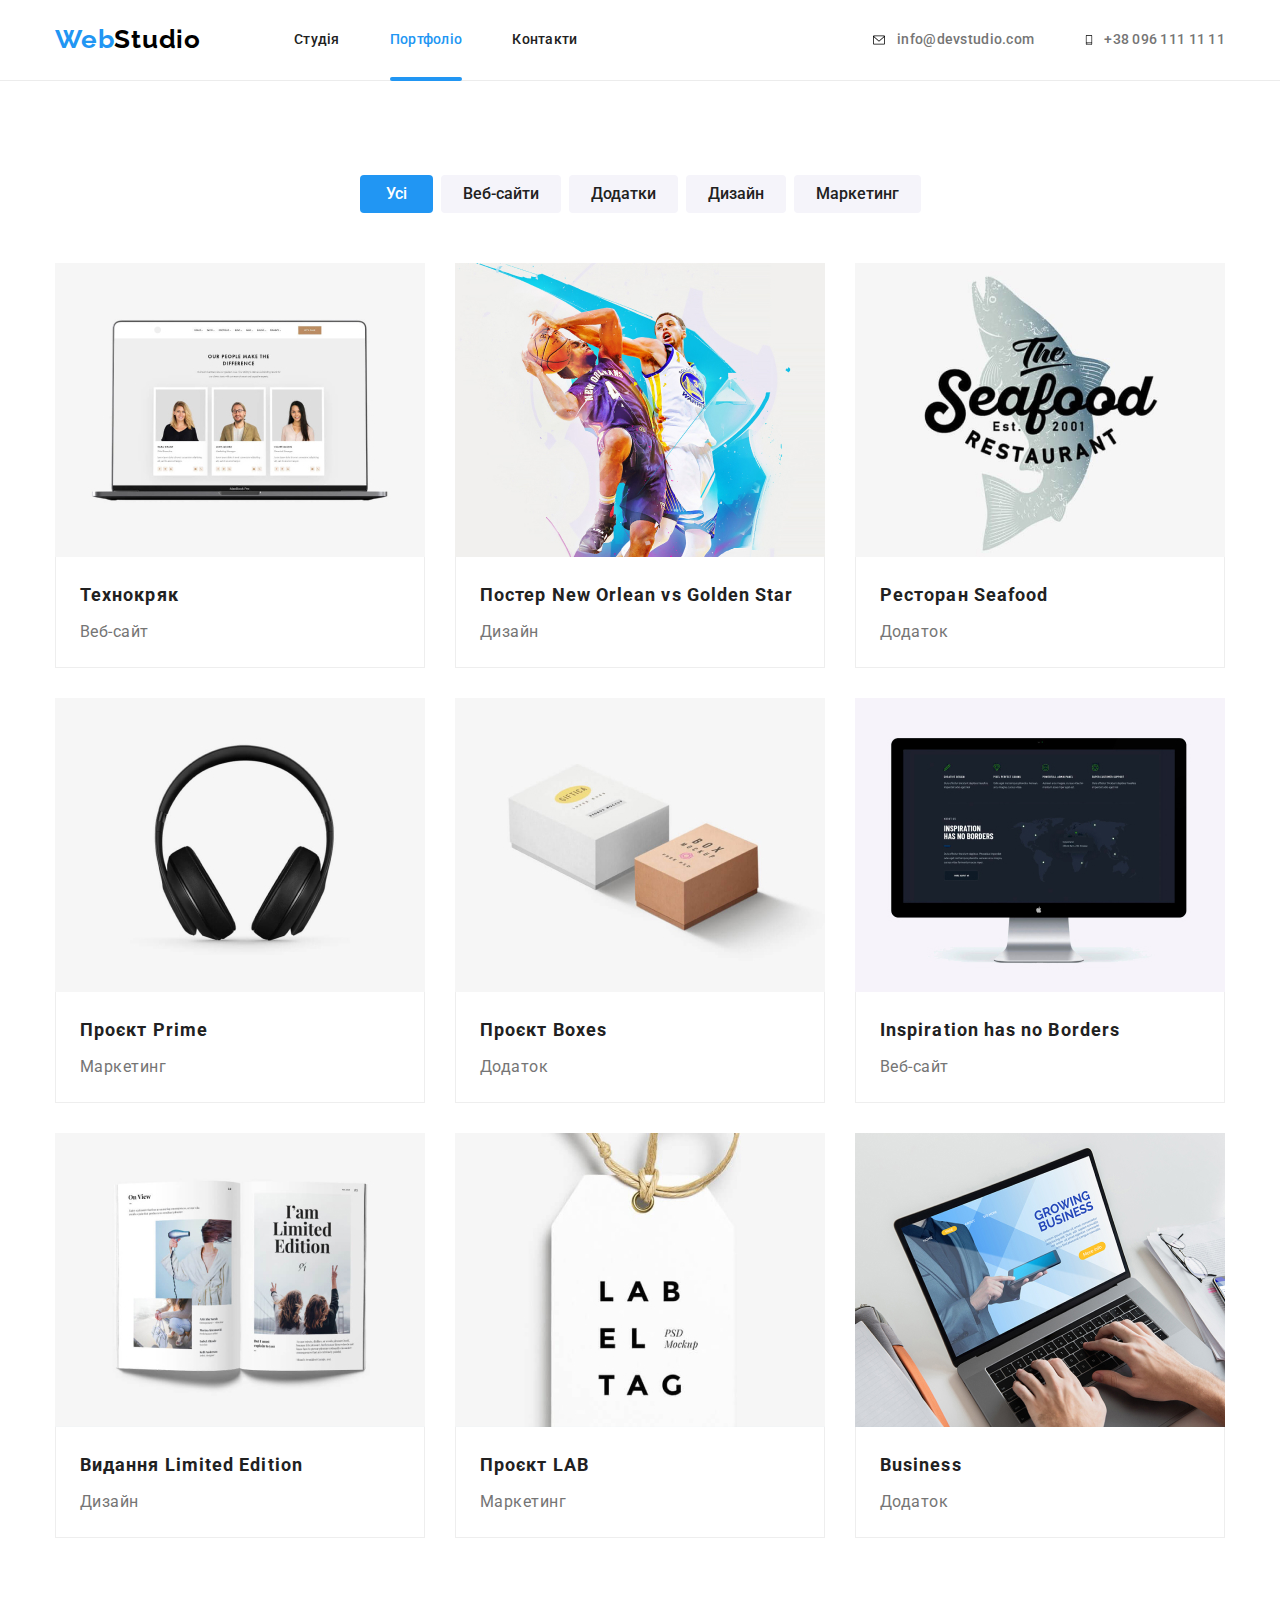
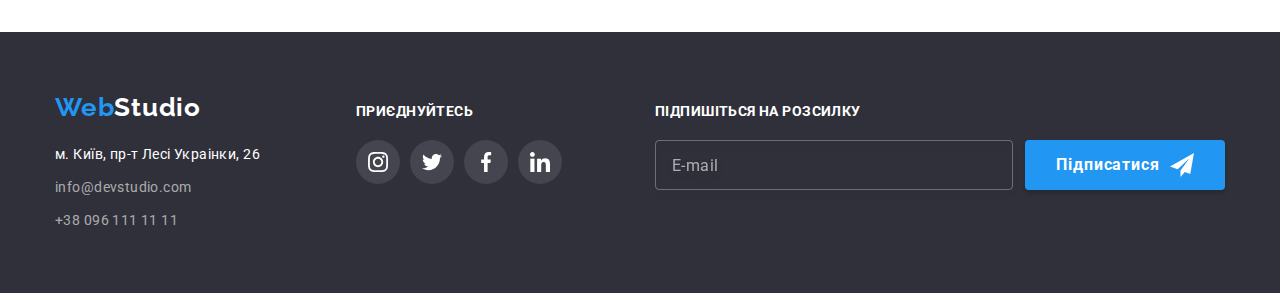
==== portfolio.html @ efade789 "refactored styles with sass" ====
<!DOCTYPE html>
<html lang="uk">
  <head>
    <meta charset="UTF-8" />
    <meta http-equiv="X-UA-Compatible" content="IE=edge" />
    <meta name="viewport" content="width=device-width, initial-scale=1.0" />
    <title>Portfolio</title>
    <link rel="preconnect" href="https://fonts.googleapis.com" />
    <link rel="preconnect" href="https://fonts.gstatic.com" crossorigin />
    <link
      href="https://fonts.googleapis.com/css2?family=Raleway:wght@700&family=Roboto:wght@400;500;700;900&display=swap"
      rel="stylesheet"
    />
    <link
      rel="stylesheet"
      href="https://cdnjs.cloudflare.com/ajax/libs/modern-normalize/1.1.0/modern-normalize.min.css"
    />
    <link rel="stylesheet" href="./css/main.min.css">
  </head>
  <body>
    <!-- HEADER NAVIGATION START -->

    <header class="header">
      <div class="header-container container">
        <a href="./index.html" class="logo link">Web<span class="logo-header">Studio</span></a>
        <nav class="menu-nav">
          <ul class="page-nav">
            <li class="item"><a class="menu-link link " href="./index.html">Студія</a></li>
            <li class="item"><a class="menu-link link current" href="./portfolio.html">Портфоліо</a></li>
            <li class="item"><a class="menu-link link" href="">Контакти</a></li>
          </ul>
        </nav>
        <ul class="contact-list">
          <li class="item">
            <a class="contact-link link" href="mailto:info@devstudio.com">
              <svg class="contact-link-icon" width="16" height="12">
                <use href="./images/sprite.svg#mail-icon"></use>
              </svg>
              info@devstudio.com</a
            >
          </li>
          <li class="item">
            <a class="contact-link link" href="tel:+380961111111">
              <svg class="contact-link-icon" width="10" height="16">
                <use href="./images/sprite.svg#phone-icon"></use>
              </svg>
              +38 096 111 11 11</a
            >
          </li>
        </ul>
      </div>
    </header>
    <!-- HEADER NAVIGATION END -->

    <main>
      <!-- PORTFOLIO SECTION NAVIGATION START -->
      <section class="section">
        <div class="container">
          <h1 class="visually-hidden">Усі наші роботи</h1>
          <ul class="filter-list">
            <li class="item">
              <button class="filter-btn button-all primary" type="button">Усі</button>
            </li>
            <li class="item">
              <button class="filter-btn" type="button">Веб-сайти</button>
            </li>
            <li class="item">
              <button class="filter-btn" type="button">Додатки</button>
            </li>
            <li class="item">
              <button class="filter-btn" type="button">Дизайн</button>
            </li>
            <li class="item">
              <button class="filter-btn" type="button">Маркетинг</button>
            </li>
          </ul>
          <!-- PORTFOLIO SECTION NAVIGATION END -->

          <!-- PORTFOLIO LIST START -->

          <ul class="portfolio-list">
            <li class="item">
              <a href="#" class="portfolio-link link">
                <div class="portfolio-link-wrapper">
                  <img src="./images/technocryak.jpg" alt="Три фото різних людей" width="370" />
                  <p class="overlay-text">
                    Ресурс пропонує комплексні пропозиції з різним рівнем функціоналу та сервісів.
                    Все це дозволить відвідувачу отримати вичерпні відомості про компанію чи
                    приватну особу.
                  </p>
                </div>

                <div class="text-item">
                  <h2 class="portfolio-title">Технокряк</h2>
                  <p class="portfolio-text">Веб-сайт</p>
                </div>
              </a>
            </li>
            <li class="item">
              <a href="" class="portfolio-link link">
                <div class="portfolio-link-wrapper">
                  <img src="./images/basket-poster.jpg" alt="Двоє баскетболістів" width="370" />
                  <p class="overlay-text">
                    Ресурс пропонує комплексні пропозиції з різним рівнем функціоналу та сервісів.
                    Все це дозволить відвідувачу отримати вичерпні відомості про компанію чи
                    приватну особу.
                  </p>
                </div>

                <div class="text-item">
                  <h2 class="portfolio-title">
                    Постер <span lang="en">New Orlean vs Golden Star</span>
                  </h2>
                  <p class="portfolio-text">Дизайн</p>
                </div>
              </a>
            </li>
            <li class="item">
              <a href="" class="portfolio-link link">
                <div class="portfolio-link-wrapper">
                  <img src="./images/restaurant-logo.jpg" alt="Логотип ресторану" width="370" />
                  <p class="overlay-text">
                    Ресурс пропонує комплексні пропозиції з різним рівнем функціоналу та сервісів.
                    Все це дозволить відвідувачу отримати вичерпні відомості про компанію чи
                    приватну особу.
                  </p>
                </div>

                <div class="text-item">
                  <h2 class="portfolio-title">Ресторан <span lang="en">Seafood</span></h2>
                  <p class="portfolio-text">Додаток</p>
                </div>
              </a>
            </li>
            <li class="item">
              <a href="" class="portfolio-link link">
                <div class="portfolio-link-wrapper">
                  <img src="./images/project-prime.jpg" alt="Великі навушники" width="370" />
                  <p class="overlay-text">
                    Ресурс пропонує комплексні пропозиції з різним рівнем функціоналу та сервісів.
                    Все це дозволить відвідувачу отримати вичерпні відомості про компанію чи
                    приватну особу.
                  </p>
                </div>

                <div class="text-item">
                  <h2 class="portfolio-title">Проєкт <span lang="en">Prime</span></h2>
                  <p class="portfolio-text">Маркетинг</p>
                </div>
              </a>
            </li>
            <li class="item">
              <a href="" class="portfolio-link link">
                <div class="portfolio-link-wrapper">
                  <img src="./images/project-boxes.jpg" alt="Дві коробки" width="370" />
                  <p class="overlay-text">
                    Ресурс пропонує комплексні пропозиції з різним рівнем функціоналу та сервісів.
                    Все це дозволить відвідувачу отримати вичерпні відомості про компанію чи
                    приватну особу.
                  </p>
                </div>

                <div class="text-item">
                  <h2 class="portfolio-title">Проєкт <span lang="en">Boxes</span></h2>
                  <p class="portfolio-text">Додаток</p>
                </div>
              </a>
            </li>
            <li class="item">
              <a href="" class="portfolio-link link">
                <div class="portfolio-link-wrapper">
                  <img src="./images/inspiration-web.jpg" alt="Монітор з веб-сайтом" width="370" />
                  <p class="overlay-text">
                    Ресурс пропонує комплексні пропозиції з різним рівнем функціоналу та сервісів.
                    Все це дозволить відвідувачу отримати вичерпні відомості про компанію чи
                    приватну особу.
                  </p>
                </div>

                <div class="text-item">
                  <h2 class="portfolio-title"><span lang="en">Inspiration has no Borders</span></h2>
                  <p class="portfolio-text">Веб-сайт</p>
                </div>
              </a>
            </li>
            <li class="item">
              <a href="" class="portfolio-link link">
                <div class="portfolio-link-wrapper">
                  <img
                    src="./images/publication-limited-edition.jpg"
                    alt="Розгорнута книга"
                    width="370"
                  />
                  <p class="overlay-text">
                    Ресурс пропонує комплексні пропозиції з різним рівнем функціоналу та сервісів.
                    Все це дозволить відвідувачу отримати вичерпні відомості про компанію чи
                    приватну особу.
                  </p>
                </div>

                <div class="text-item">
                  <h2 class="portfolio-title">Видання <span lang="en">Limited Edition</span></h2>
                  <p class="portfolio-text">Дизайн</p>
                </div>
              </a>
            </li>
            <li class="item">
              <a href="" class="portfolio-link link">
                <div class="portfolio-link-wrapper">
                  <img src="./images/project-lab.jpg" alt="Ярлик" width="370" />
                  <p class="overlay-text">
                    Ресурс пропонує комплексні пропозиції з різним рівнем функціоналу та сервісів.
                    Все це дозволить відвідувачу отримати вичерпні відомості про компанію чи
                    приватну особу.
                  </p>
                </div>

                <div class="text-item">
                  <h2 class="portfolio-title">Проєкт <span lang="en">LAB</span></h2>
                  <p class="portfolio-text">Маркетинг</p>
                </div>
              </a>
            </li>
            <li class="item">
              <a href="" class="portfolio-link link">
                <div class="portfolio-link-wrapper">
                  <img
                    src="./images/growing-business.jpg"
                    alt="Руки щось друкують на ноутбуці"
                    width="370"
                  />
                  <p class="overlay-text">
                    Ресурс пропонує комплексні пропозиції з різним рівнем функціоналу та сервісів.
                    Все це дозволить відвідувачу отримати вичерпні відомості про компанію чи
                    приватну особу.
                  </p>
                </div>

                <div class="text-item">
                  <h2 class="portfolio-title"><span lang="en">Business</span></h2>
                  <p class="portfolio-text">Додаток</p>
                </div>
              </a>
            </li>
          </ul>
        </div>
      </section>

      <!-- PORTFOLIO LIST END -->

      <!-- PORTFOLIO SECTION NAVIGATION END -->
    </main>
    <footer class="footer">
      <div class="container footer-container">
        <div class="footer-adress">
          <a class="logo link link-footer" href="./index.html">
            Web<span class="logo-footer">Studio</span></a
          >
          <address>
            <ul class="footer-address">
              <li class="item">
                <a
                  class="footer-location link"
                  href="https://goo.gl/maps/CPtrU1FHBa2aNyZL9"
                  target="_blank"
                  rel="noopener noreferrer nofollow"
                  >м. Київ, пр-т Лесі Украінки, 26</a
                >
              </li>
              <li class="item">
                <a class="footer-contact link" href="mailto:info@devstudio.com" lang="en"
                  >info@devstudio.com</a
                >
              </li>
              <li class="item">
                <a class="footer-contact link" href="tel:+380961111111">+38 096 111 11 11</a>
              </li>
            </ul>
          </address>
        </div>
        <div class="footer-media">
          <p class="footer-media-title">Приєднуйтесь</p>
          <ul class="footer-media-list">
            <li class="footer-media-item">
              <a href="" class="footer-media-link">
                <svg aria-label="instagram icon" class="footer-media-icon" width="20" height="20">
                  <use href="./images/sprite.svg#instagram-icon"></use>
                </svg>
              </a>
            </li>
            <li class="footer-media-item">
              <a href="" class="footer-media-link">
                <svg aria-label="twitter icon" class="footer-media-icon" width="20" height="20">
                  <use href="./images/sprite.svg#twitter-icon"></use>
                </svg>
              </a>
            </li>
            <li class="footer-media-item">
              <a href="" class="footer-media-link">
                <svg aria-label="facebook icon" class="footer-media-icon" width="20" height="20">
                  <use href="./images/sprite.svg#facebook-icon"></use>
                </svg>
              </a>
            </li>
            <li class="footer-media-item">
              <a href="" class="footer-media-link">
                <svg aria-label="linkedin icon" class="footer-media-icon" width="20" height="20">
                  <use href="./images/sprite.svg#linkedin-icon"></use>
                </svg>
              </a>
            </li>
          </ul>
        </div>
        <div class="footer-subscribe">
          <p class="footer-subscribe-title">Підпишіться на розсилку</p>
          <div class="subscribe-form">
            <input
              type="email"
              class="subscribe-form-email"
              name="subscribe_email"
              placeholder="E-mail"
            />
            <button type="submit" class="subscribe-form-join-btn">
              Підписатися
              <svg class="subscribe-form-join-icon" width="24" height="24">
                <use href="./images/sprite.svg#icon-send"></use>
              </svg>
            </button>
          </div>
        </div>
      </div>
    </footer>
  </body>
</html>
---- css/main.min.css ----
:root{--main-font-family: "Roboto", sans-serif;--letter-spacing: 0.03em;--main-font-color: #212121;--secondary-color: #757575;--accent-color: #2196f3;--button-bg-color: #f5f4fa;--white-font-color: #ffffff;--dark-background-color: #2f303a}.visually-hidden{position:absolute;width:1px;height:1px;margin:-1px;border:0;padding:0;white-space:nowrap;clip-path:inset(100%);clip:rect(0 0 0 0);overflow:hidden}body{font-family:var(--main-font-family);letter-spacing:var(--letter-spacing);color:var(--main-font-color);background-color:var(--white-font-color);margin:0}h1,h2,h3,h4,h5,h6,p{margin-top:0;margin-bottom:0}.link{text-decoration:none}ul{list-style:none;padding:0;margin:0}img{display:block;max-width:100%;height:auto}.section{padding-top:94px;padding-bottom:94px}.container{width:1200px;padding:0 15px;margin:0 auto}.modal{position:absolute;top:50%;left:50%;transform:translate(-50%, -50%);width:528px;height:580px;background-color:#fff;box-shadow:0px 1px 3px rgba(0,0,0,.12),0px 1px 1px rgba(0,0,0,.14),0px 2px 1px rgba(0,0,0,.2);border-radius:4px;padding:40px}.modal-close-button{position:absolute;top:8px;right:8px;display:flex;align-items:center;justify-content:center;width:40px;height:40px;padding:0;background-color:rgba(0,0,0,0);border-radius:50%;border:1px solid rgba(0,0,0,.1);cursor:pointer;transition:fill 250ms cubic-bezier(0.4, 0, 0.2, 1)}.modal-close-button:hover,.modal-close-button:focus{fill:var(--accent-color)}.modal-form{display:flex;flex-direction:column}.modal-form-field{margin-bottom:10px}.modal-form-capture{font-size:20px;text-align:center;margin-bottom:12px;color:var(--main-font-color)}.modal-form-input-desc{display:block;margin-bottom:4px;font-size:12px;line-height:1.16;letter-spacing:.01em;color:var(--secondary-color)}.modal-form-input-wrapper{position:relative}.modal-form-field-icon{position:absolute;top:50%;left:12px;transform:translateY(-50%);transition:fill 250ms cubic-bezier(0.4, 0, 0.2, 1)}.modal-form-input{width:100%;height:40px;border:1px solid rgba(33,33,33,.2);border-radius:4px;padding-left:42px;transition:border-color 250ms cubic-bezier(0.4, 0, 0.2, 1)}.modal-form-input:focus{border-color:var(--accent-color);outline:none}.modal-form-input:focus+.modal-form-field-icon{fill:var(--accent-color)}.modal-form-message{width:100%;height:120px;padding:12px 16px;border:1px solid rgba(33,33,33,.2);border-radius:4px;resize:none;transition:border-color 250ms cubic-bezier(0.4, 0, 0.2, 1)}.modal-form-message:focus{outline:none;border-color:var(--accent-color)}.modal-form-message::placeholder{font-weight:400;font-size:12px;line-height:14px;letter-spacing:.01em;color:rgba(117,117,117,.5)}.modal-form-message:focus{outline:none;border-color:var(--accent-color)}.modal-form-checkbox-wrapper{display:flex;align-items:center;justify-content:center;margin-bottom:30px;font-size:14px;line-height:1.71;letter-spacing:.03em}.modal-form-own-checkbox{border:1px solid var(--main-font-color);border-radius:2px;cursor:pointer;margin-right:8px;transition:background-color 250ms cubic-bezier(0.4, 0, 0.2, 1)}.modal-form-own-checkbox-icon{display:none;fill:#fff}.modal-form-checkbox:focus+.modal-form-own-checkbox{outline:2px solid var(--accent-color)}.modal-form-checkbox:checked+.modal-form-own-checkbox{background-color:var(--accent-color);border:none}.modal-form-checkbox:checked+.modal-form-own-checkbox .modal-form-own-checkbox-icon{display:block}.modal-form-submit{align-self:center;display:inline-block;padding:10px 32px;font-weight:700;font-size:16px;line-height:1.88;letter-spacing:.06em;font-family:inherit;background-color:var(--accent-color);color:var(--white-font-color);cursor:pointer;border:rgba(0,0,0,0);box-shadow:0px 4px 4px rgba(0,0,0,.15);border-radius:4px;transition:background-color 250ms cubic-bezier(0.4, 0, 0.2, 1)}.modal-form-submit:hover,.modal-form-submit:focus{background-color:#188ce8}.backdrop{position:fixed;top:0;left:0;z-index:99;width:100%;height:100%;background-color:rgba(0,0,0,.2);transition:opacity 250ms cubic-bezier(0.4, 0, 0.2, 1),visibility 250ms cubic-bezier(0.4, 0, 0.2, 1)}.backdrop.is-hidden{opacity:0;visibility:hidden;pointer-events:none}.contact-list{display:flex;margin-left:auto}.contact-list .item:not(:last-child){margin-right:50px}.contact-link{display:flex;font-size:14px;font-weight:500;line-height:1.14;letter-spacing:.02em;align-items:center;padding-top:32px;padding-bottom:32px;color:var(--secondary-color);transition:color 250ms cubic-bezier(0.4, 0, 0.2, 1)}.contact-link:hover,.contact-link:focus{color:var(--accent-color)}.contact-list{display:flex;margin-left:auto}.contact-list .item:not(:last-child){margin-right:50px}.contact-link:hover,.contact-link:focus{color:var(--accent-color);fill:var(--accent-color)}.contact-link-icon{margin-right:10px;transition:fill 250ms cubic-bezier(0.4, 0, 0.2, 1)}.contact-link-icon:hover,.contact-link-icon:focus{fill:var(--accent-color)}.logo{color:var(--accent-color);font-family:Raleway,sans-serif;font-weight:700;font-size:26px;line-height:1.2;letter-spacing:.03em}.logo-header{color:#000}.logo-footer{color:var(--white-font-color)}.header{border-bottom:1px solid #ececec}.header-container{display:flex;align-items:center}.menu-nav{margin-left:93px}.page-nav{display:flex}.menu-link{display:block;padding-top:32px;padding-bottom:32px;font-weight:500;font-size:14px;line-height:1.14;letter-spacing:.02em;color:var(--main-font-color);transition:color 250ms cubic-bezier(0.4, 0, 0.2, 1)}.page-nav .item:not(:last-child){margin-right:50px}.menu-link:hover,.menu-link:focus{color:var(--accent-color)}.menu-link:active{color:var(--accent-color)}.current{color:var(--accent-color);position:relative}.current::after{content:"";display:block;position:absolute;left:0;bottom:-1px;border-radius:2px;width:100%;height:4px;background-color:var(--accent-color)}.section-hero{padding-top:200px;padding-bottom:200px;margin:0 auto;text-align:center;background-image:linear-gradient(rgba(47, 48, 58, 0.4), rgba(47, 48, 58, 0.4)),url("../images/hero-background-image.jpg");max-width:1600px;background-color:#c4c4c4}.hero-title{margin:0 auto;margin-bottom:30px;width:696px;font-weight:900;font-size:44px;line-height:1.4;letter-spacing:.06em;text-transform:uppercase;color:var(--white-font-color)}.btn-hero{display:inline-block;padding:10px 32px;min-width:216px;font-weight:700;font-size:16px;line-height:1.88;letter-spacing:.06em;font-family:inherit;background-color:var(--accent-color);color:var(--white-font-color);cursor:pointer;border:rgba(0,0,0,0);box-shadow:0px 4px 4px rgba(0,0,0,.15);border-radius:4px;transition:background-color 250ms cubic-bezier(0.4, 0, 0.2, 1)}.btn-hero:hover,.btn-hero:focus{background-color:#188ce8}.features-list{display:flex;column-gap:30px}.features-item{flex-basis:calc((100% - 90px)/4)}.features-icon-list{width:70px;height:70px;align-items:center;justify-content:center}.features-title{margin-bottom:10px;margin-top:30px;font-size:14px;line-height:1.14;letter-spacing:.03em;text-transform:uppercase}.features-text{font-size:14px;line-height:1.7;letter-spacing:.03em;color:var(--secondary-color)}.icon-container{display:flex;align-items:center;justify-content:center;height:120px;border-radius:4px;background-color:var(--button-bg-color)}.section-activity{padding-top:0}.activity-title,.team-title,.clients-title{margin-bottom:50px;font-size:36px;line-height:1.2;text-align:center;letter-spacing:.03em}.activity-img{display:flex}.activity-img .item:not(:last-child){margin-right:30px}.activity-item{position:relative}.activity-item-text{position:absolute;width:100%;height:70px;left:0;bottom:0;display:flex;justify-content:center;align-items:center;font-weight:700;font-size:14px;line-height:1.14;letter-spacing:.03em;text-transform:uppercase;color:var(--white-font-color);background-color:rgba(47,48,58,.8)}.team{background-color:var(--button-bg-color)}.team-list{display:flex}.team-item{background:var(--white-font-color);box-shadow:0px 1px 3px rgba(0,0,0,.12),0px 1px 1px rgba(0,0,0,.14),0px 2px 1px rgba(0,0,0,.2);border-radius:0px 0px 4px 4px}.team-item:not(:last-child){margin-right:30px}.team-content{padding-top:30px;padding-bottom:30px;text-align:center}.team-name{margin-bottom:10px;font-weight:500;font-size:16px;line-height:1.2;letter-spacing:.03em}.team-job{font-size:16px;line-height:1.19;letter-spacing:.03em;color:var(--secondary-color)}.social-list{display:flex;justify-content:center;column-gap:10px;margin-top:16px}.social-list-link{display:flex;justify-content:center;align-items:center;width:44px;height:44px;border-radius:50%;transition:background-color 250ms cubic-bezier(0.4, 0, 0.2, 1)}.social-list-icon{fill:#afb1b8;transition:fill 250ms cubic-bezier(0.4, 0, 0.2, 1)}.social-list-link:hover,.social-list-link:focus{background-color:var(--accent-color)}.social-list-link:hover .social-list-icon,.social-list-link:focus .social-list-icon{fill:#fff}.clients-list{display:flex;column-gap:30px}.clients-link{width:170px;height:92px;display:inline-flex;align-items:center;justify-content:center;border:1px solid #afb1b8;border-radius:4px;fill:#afb1b8;transition:fill 250ms cubic-bezier(0.4, 0, 0.2, 1),border-color 250ms cubic-bezier(0.4, 0, 0.2, 1)}.clients-link:hover,.clients-link:focus{fill:var(--accent-color);border-color:var(--accent-color)}.footer{display:flex;padding-top:60px;padding-bottom:60px;background-color:var(--dark-background-color)}.link-footer{display:inline-block;margin-bottom:20px}.footer-address{width:231px;margin-right:70px}.footer-address .item:not(:last-child){margin-bottom:9px}.footer-location{display:inline-block;font-style:normal;font-size:14px;line-height:1.71;letter-spacing:.03em;color:var(--white-font-color);transition:color 250ms cubic-bezier(0.4, 0, 0.2, 1)}.footer-contact{display:inline-block;font-style:normal;font-size:14px;line-height:1.71;letter-spacing:.03em;color:rgba(255,255,255,.6);transition:color 250ms cubic-bezier(0.4, 0, 0.2, 1)}.footer-location:hover,.footer-location:focus{color:var(--accent-color)}.footer-contact:hover,.footer-contact:focus{color:var(--accent-color)}.footer-container{display:flex;align-items:baseline}.footer-media{margin-right:auto}.footer-media-title,.footer-subscribe-title{font-weight:700;font-size:14px;margin-bottom:20px;line-height:1.14;letter-spacing:.03em;text-transform:uppercase;color:var(--white-font-color)}.footer-media-list{display:flex;column-gap:10px}.footer-media-link{display:inline-flex;width:44px;height:44px;justify-content:center;align-items:center;fill:var(--white-font-color);background-color:rgba(255,255,255,.1);border-radius:50%;transition:background-color 250ms cubic-bezier(0.4, 0, 0.2, 1)}.footer-media-link:hover,.footer-media-link:focus{background-color:var(--accent-color)}.subscribe-form-email{width:358px;height:50px;padding-left:16px;font-size:16px;line-height:1.25;letter-spacing:.03em;color:var(--white-font-color);border:1px solid rgba(255,255,255,.3);border-radius:4px;background:rgba(0,0,0,0);filter:drop-shadow(0px 4px 4px rgba(0, 0, 0, 0.15));transition:border-color 250ms cubic-bezier(0.4, 0, 0.2, 1)}.subscribe-form-email::placeholder{color:rgba(255,255,255,.6)}.subscribe-form-email:hover,.subscribe-form-email:focus{outline:none;border-color:var(--accent-color)}.subscribe-form{display:flex;align-items:center;justify-content:center;column-gap:12px}.subscribe-form-join-btn{display:flex;justify-content:center;align-items:center;padding:10px 28px;min-width:200px;font-weight:700;line-height:1.88;letter-spacing:.06em;background-color:var(--accent-color);color:var(--white-font-color);cursor:pointer;border:rgba(0,0,0,0);box-shadow:0px 4px 4px rgba(0,0,0,.15);border-radius:4px;transition:background-color 250ms cubic-bezier(0.4, 0, 0.2, 1)}.subscribe-form-join-icon{margin-left:10px;fill:var(--white-font-color)}.subscribe-form-join-btn:hover,.subscribe-form-join-btn:focus{background-color:#188ce8}.filter-list{display:flex;justify-content:center;margin-bottom:50px}.filter-list .item:not(:last-child){margin-right:8px}.filter-btn{padding:6px 22px;min-width:73px;font-weight:500;font-size:16px;line-height:1.62;text-align:center;font-family:inherit;color:var(--main-font-color);background-color:var(--button-bg-color);cursor:pointer;border:rgba(0,0,0,0);border-radius:4px;transition:color 250ms cubic-bezier(0.4, 0, 0.2, 1),background-color 250ms cubic-bezier(0.4, 0, 0.2, 1),box-shadow 250ms cubic-bezier(0.4, 0, 0.2, 1)}.button-all{padding:6px 25px}.filter-list .primary{color:var(--white-font-color);background-color:var(--accent-color)}.filter-btn:hover,.filter-btn:focus{color:var(--white-font-color);background-color:var(--accent-color);box-shadow:0px 3px 1px rgba(0,0,0,.1),0px 1px 2px rgba(0,0,0,.08),0px 2px 2px rgba(0,0,0,.12)}.portfolio-list{display:flex;flex-wrap:wrap}.portfolio-list .item{width:calc((100% - 60px)/3);margin-right:30px;margin-bottom:30px}.portfolio-list .item:nth-child(3n){margin-right:0}.portfolio-list .item:nth-last-child(-n+3){margin-bottom:0}.portfolio-list .text-item{padding:20px 24px;border:1px solid #eee;border-top:none}.portfolio-link{display:block;transition:box-shadow 250ms cubic-bezier(0.4, 0, 0.2, 1)}.portfolio-link:hover,.portfolio-link:focus{box-shadow:0px 1px 1px rgba(0,0,0,.12),0px 4px 4px rgba(0,0,0,.06),1px 4px 6px rgba(0,0,0,.16)}.portfolio-title{margin-bottom:4px;font-size:18px;line-height:2;letter-spacing:.06em;color:var(--main-font-color)}.portfolio-text{font-size:16px;line-height:1.88;letter-spacing:.03em;color:var(--secondary-color)}.portfolio-link-wrapper{position:relative;overflow:hidden}.overlay-text{position:absolute;top:0;left:0;padding:20px;background-color:rgba(33,150,243,.9);width:100%;height:100%;overflow:auto;padding:63px 24px;color:var(--white-font-color);font-size:18px;line-height:1.56;letter-spacing:.03em;transform:translateY(100%);transition:transform 250ms cubic-bezier(0.4, 0, 0.2, 1)}.portfolio-link:hover .overlay-text,.portfolio-link:focus .overlay-text{transform:translateY(0%)}/*# sourceMappingURL=main.min.css.map */
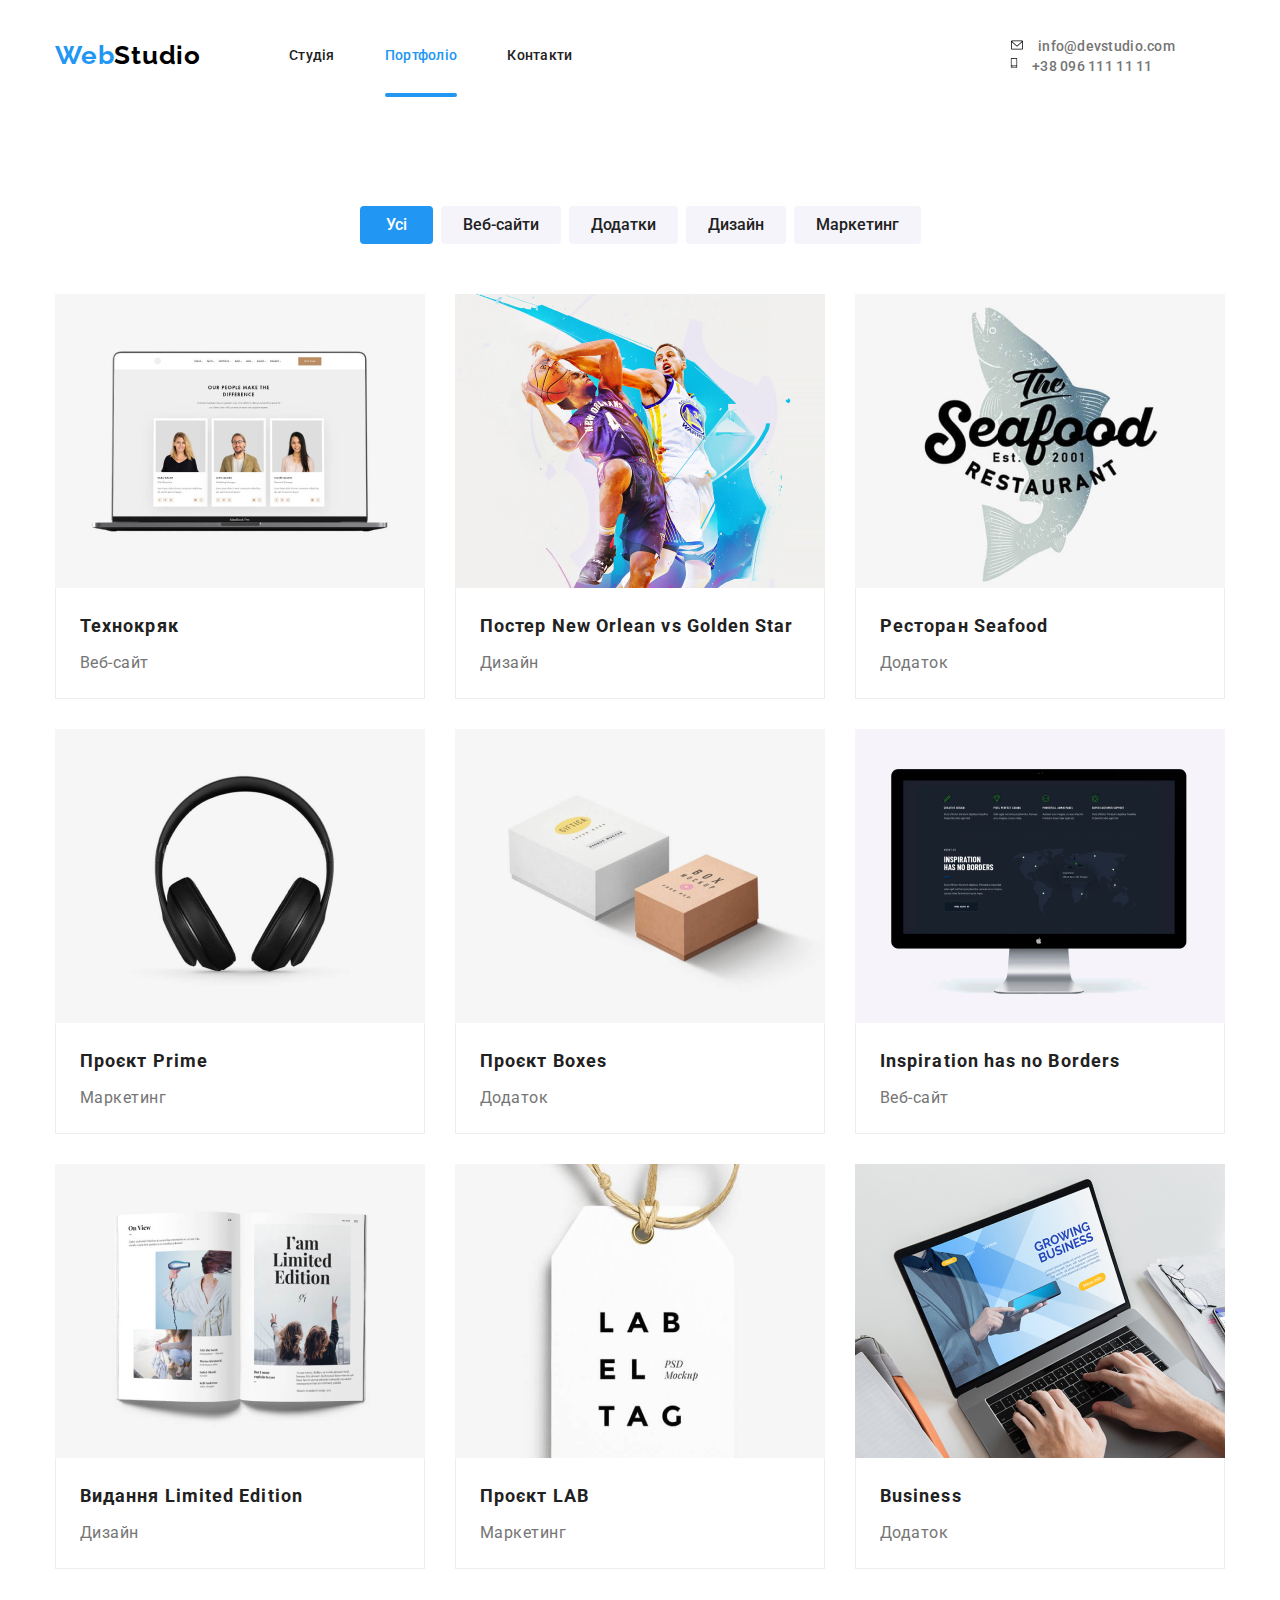
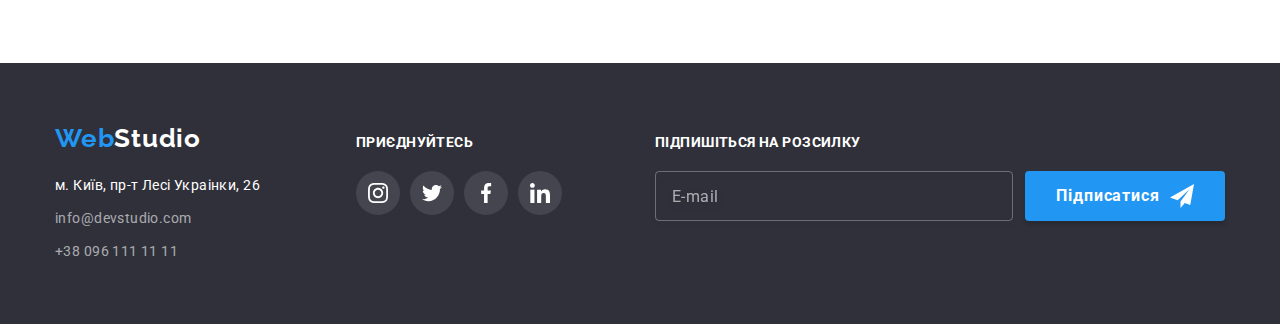
==== commit c23a7e61: "first try to adapt" ====
--- a/portfolio.html
+++ b/portfolio.html
@@ -19,39 +19,39 @@
   </head>
   <body>
     <!-- HEADER NAVIGATION START -->
-
     <header class="header">
-      <div class="header-container container">
-        <a href="./index.html" class="logo link">Web<span class="logo-header">Studio</span></a>
-        <nav class="menu-nav">
-          <ul class="page-nav">
-            <li class="item"><a class="menu-link link " href="./index.html">Студія</a></li>
-            <li class="item"><a class="menu-link link current" href="./portfolio.html">Портфоліо</a></li>
-            <li class="item"><a class="menu-link link" href="">Контакти</a></li>
-          </ul>
-        </nav>
+      <div class="container header-container">
+        <a href="./index.html" class="logo link">Web<span class="header__logo">Studio</span></a>
+        <ul class="page-nav">
+          <li class="page-nav__item">
+            <a class="page-nav__link link" href="./index.html">Студія</a>
+          </li>
+          <li class="page-nav__item">
+            <a class="page-nav__link link page-nav__link_current" href="./portfolio.html">Портфоліо</a>
+          </li>
+          <li class="page-nav__item">
+            <a class="page-nav__link link" href="">Контакти</a>
+          </li>
+        </ul>
         <ul class="contact-list">
-          <li class="item">
+          <li class="contact-list__item">
             <a class="contact-link link" href="mailto:info@devstudio.com">
-              <svg class="contact-link-icon" width="16" height="12">
+              <svg class="contact-link__icon" width="16" height="12">
                 <use href="./images/sprite.svg#mail-icon"></use>
               </svg>
-              info@devstudio.com</a
-            >
-          </li>
-          <li class="item">
+              info@devstudio.com</a>
+          </li>
+          <li class="contact-list__item">
             <a class="contact-link link" href="tel:+380961111111">
-              <svg class="contact-link-icon" width="10" height="16">
+              <svg class="contact-link__icon" width="10" height="16">
                 <use href="./images/sprite.svg#phone-icon"></use>
               </svg>
-              +38 096 111 11 11</a
-            >
+              +38 096 111 11 11</a>
           </li>
         </ul>
       </div>
     </header>
     <!-- HEADER NAVIGATION END -->
-
     <main>
       <!-- PORTFOLIO SECTION NAVIGATION START -->
       <section class="section">
@@ -82,7 +82,7 @@
             <li class="item">
               <a href="#" class="portfolio-link link">
                 <div class="portfolio-link-wrapper">
-                  <img src="./images/technocryak.jpg" alt="Три фото різних людей" width="370" />
+                  <img src="./images/portfolio/technocryak.jpg" alt="Три фото різних людей" width="370" />
                   <p class="overlay-text">
                     Ресурс пропонує комплексні пропозиції з різним рівнем функціоналу та сервісів.
                     Все це дозволить відвідувачу отримати вичерпні відомості про компанію чи
@@ -99,7 +99,7 @@
             <li class="item">
               <a href="" class="portfolio-link link">
                 <div class="portfolio-link-wrapper">
-                  <img src="./images/basket-poster.jpg" alt="Двоє баскетболістів" width="370" />
+                  <img src="./images/portfolio/basket-poster.jpg" alt="Двоє баскетболістів" width="370" />
                   <p class="overlay-text">
                     Ресурс пропонує комплексні пропозиції з різним рівнем функціоналу та сервісів.
                     Все це дозволить відвідувачу отримати вичерпні відомості про компанію чи
@@ -118,7 +118,7 @@
             <li class="item">
               <a href="" class="portfolio-link link">
                 <div class="portfolio-link-wrapper">
-                  <img src="./images/restaurant-logo.jpg" alt="Логотип ресторану" width="370" />
+                  <img src="./images/portfolio/restaurant-logo.jpg" alt="Логотип ресторану" width="370" />
                   <p class="overlay-text">
                     Ресурс пропонує комплексні пропозиції з різним рівнем функціоналу та сервісів.
                     Все це дозволить відвідувачу отримати вичерпні відомості про компанію чи
@@ -135,7 +135,7 @@
             <li class="item">
               <a href="" class="portfolio-link link">
                 <div class="portfolio-link-wrapper">
-                  <img src="./images/project-prime.jpg" alt="Великі навушники" width="370" />
+                  <img src="./images/portfolio/project-prime.jpg" alt="Великі навушники" width="370" />
                   <p class="overlay-text">
                     Ресурс пропонує комплексні пропозиції з різним рівнем функціоналу та сервісів.
                     Все це дозволить відвідувачу отримати вичерпні відомості про компанію чи
@@ -152,7 +152,7 @@
             <li class="item">
               <a href="" class="portfolio-link link">
                 <div class="portfolio-link-wrapper">
-                  <img src="./images/project-boxes.jpg" alt="Дві коробки" width="370" />
+                  <img src="./images/portfolio/project-boxes.jpg" alt="Дві коробки" width="370" />
                   <p class="overlay-text">
                     Ресурс пропонує комплексні пропозиції з різним рівнем функціоналу та сервісів.
                     Все це дозволить відвідувачу отримати вичерпні відомості про компанію чи
@@ -169,7 +169,7 @@
             <li class="item">
               <a href="" class="portfolio-link link">
                 <div class="portfolio-link-wrapper">
-                  <img src="./images/inspiration-web.jpg" alt="Монітор з веб-сайтом" width="370" />
+                  <img src="./images/portfolio/inspiration-web.jpg" alt="Монітор з веб-сайтом" width="370" />
                   <p class="overlay-text">
                     Ресурс пропонує комплексні пропозиції з різним рівнем функціоналу та сервісів.
                     Все це дозволить відвідувачу отримати вичерпні відомості про компанію чи
@@ -187,7 +187,7 @@
               <a href="" class="portfolio-link link">
                 <div class="portfolio-link-wrapper">
                   <img
-                    src="./images/publication-limited-edition.jpg"
+                    src="./images/portfolio/publication-limited-edition.jpg"
                     alt="Розгорнута книга"
                     width="370"
                   />
@@ -207,7 +207,7 @@
             <li class="item">
               <a href="" class="portfolio-link link">
                 <div class="portfolio-link-wrapper">
-                  <img src="./images/project-lab.jpg" alt="Ярлик" width="370" />
+                  <img src="./images/portfolio/project-lab.jpg" alt="Ярлик" width="370" />
                   <p class="overlay-text">
                     Ресурс пропонує комплексні пропозиції з різним рівнем функціоналу та сервісів.
                     Все це дозволить відвідувачу отримати вичерпні відомості про компанію чи
@@ -225,7 +225,7 @@
               <a href="" class="portfolio-link link">
                 <div class="portfolio-link-wrapper">
                   <img
-                    src="./images/growing-business.jpg"
+                    src="./images/portfolio/growing-business.jpg"
                     alt="Руки щось друкують на ноутбуці"
                     width="370"
                   />
--- a/css/main.min.css
+++ b/css/main.min.css
@@ -1 +1 @@
-:root{--main-font-family: "Roboto", sans-serif;--letter-spacing: 0.03em;--main-font-color: #212121;--secondary-color: #757575;--accent-color: #2196f3;--button-bg-color: #f5f4fa;--white-font-color: #ffffff;--dark-background-color: #2f303a}.visually-hidden{position:absolute;width:1px;height:1px;margin:-1px;border:0;padding:0;white-space:nowrap;clip-path:inset(100%);clip:rect(0 0 0 0);overflow:hidden}body{font-family:var(--main-font-family);letter-spacing:var(--letter-spacing);color:var(--main-font-color);background-color:var(--white-font-color);margin:0}h1,h2,h3,h4,h5,h6,p{margin-top:0;margin-bottom:0}.link{text-decoration:none}ul{list-style:none;padding:0;margin:0}img{display:block;max-width:100%;height:auto}.section{padding-top:94px;padding-bottom:94px}.container{width:1200px;padding:0 15px;margin:0 auto}.modal{position:absolute;top:50%;left:50%;transform:translate(-50%, -50%);width:528px;height:580px;background-color:#fff;box-shadow:0px 1px 3px rgba(0,0,0,.12),0px 1px 1px rgba(0,0,0,.14),0px 2px 1px rgba(0,0,0,.2);border-radius:4px;padding:40px}.modal-close-button{position:absolute;top:8px;right:8px;display:flex;align-items:center;justify-content:center;width:40px;height:40px;padding:0;background-color:rgba(0,0,0,0);border-radius:50%;border:1px solid rgba(0,0,0,.1);cursor:pointer;transition:fill 250ms cubic-bezier(0.4, 0, 0.2, 1)}.modal-close-button:hover,.modal-close-button:focus{fill:var(--accent-color)}.modal-form{display:flex;flex-direction:column}.modal-form-field{margin-bottom:10px}.modal-form-capture{font-size:20px;text-align:center;margin-bottom:12px;color:var(--main-font-color)}.modal-form-input-desc{display:block;margin-bottom:4px;font-size:12px;line-height:1.16;letter-spacing:.01em;color:var(--secondary-color)}.modal-form-input-wrapper{position:relative}.modal-form-field-icon{position:absolute;top:50%;left:12px;transform:translateY(-50%);transition:fill 250ms cubic-bezier(0.4, 0, 0.2, 1)}.modal-form-input{width:100%;height:40px;border:1px solid rgba(33,33,33,.2);border-radius:4px;padding-left:42px;transition:border-color 250ms cubic-bezier(0.4, 0, 0.2, 1)}.modal-form-input:focus{border-color:var(--accent-color);outline:none}.modal-form-input:focus+.modal-form-field-icon{fill:var(--accent-color)}.modal-form-message{width:100%;height:120px;padding:12px 16px;border:1px solid rgba(33,33,33,.2);border-radius:4px;resize:none;transition:border-color 250ms cubic-bezier(0.4, 0, 0.2, 1)}.modal-form-message:focus{outline:none;border-color:var(--accent-color)}.modal-form-message::placeholder{font-weight:400;font-size:12px;line-height:14px;letter-spacing:.01em;color:rgba(117,117,117,.5)}.modal-form-message:focus{outline:none;border-color:var(--accent-color)}.modal-form-checkbox-wrapper{display:flex;align-items:center;justify-content:center;margin-bottom:30px;font-size:14px;line-height:1.71;letter-spacing:.03em}.modal-form-own-checkbox{border:1px solid var(--main-font-color);border-radius:2px;cursor:pointer;margin-right:8px;transition:background-color 250ms cubic-bezier(0.4, 0, 0.2, 1)}.modal-form-own-checkbox-icon{display:none;fill:#fff}.modal-form-checkbox:focus+.modal-form-own-checkbox{outline:2px solid var(--accent-color)}.modal-form-checkbox:checked+.modal-form-own-checkbox{background-color:var(--accent-color);border:none}.modal-form-checkbox:checked+.modal-form-own-checkbox .modal-form-own-checkbox-icon{display:block}.modal-form-submit{align-self:center;display:inline-block;padding:10px 32px;font-weight:700;font-size:16px;line-height:1.88;letter-spacing:.06em;font-family:inherit;background-color:var(--accent-color);color:var(--white-font-color);cursor:pointer;border:rgba(0,0,0,0);box-shadow:0px 4px 4px rgba(0,0,0,.15);border-radius:4px;transition:background-color 250ms cubic-bezier(0.4, 0, 0.2, 1)}.modal-form-submit:hover,.modal-form-submit:focus{background-color:#188ce8}.backdrop{position:fixed;top:0;left:0;z-index:99;width:100%;height:100%;background-color:rgba(0,0,0,.2);transition:opacity 250ms cubic-bezier(0.4, 0, 0.2, 1),visibility 250ms cubic-bezier(0.4, 0, 0.2, 1)}.backdrop.is-hidden{opacity:0;visibility:hidden;pointer-events:none}.contact-list{display:flex;margin-left:auto}.contact-list .item:not(:last-child){margin-right:50px}.contact-link{display:flex;font-size:14px;font-weight:500;line-height:1.14;letter-spacing:.02em;align-items:center;padding-top:32px;padding-bottom:32px;color:var(--secondary-color);transition:color 250ms cubic-bezier(0.4, 0, 0.2, 1)}.contact-link:hover,.contact-link:focus{color:var(--accent-color)}.contact-list{display:flex;margin-left:auto}.contact-list .item:not(:last-child){margin-right:50px}.contact-link:hover,.contact-link:focus{color:var(--accent-color);fill:var(--accent-color)}.contact-link-icon{margin-right:10px;transition:fill 250ms cubic-bezier(0.4, 0, 0.2, 1)}.contact-link-icon:hover,.contact-link-icon:focus{fill:var(--accent-color)}.logo{color:var(--accent-color);font-family:Raleway,sans-serif;font-weight:700;font-size:26px;line-height:1.2;letter-spacing:.03em}.logo-header{color:#000}.logo-footer{color:var(--white-font-color)}.header{border-bottom:1px solid #ececec}.header-container{display:flex;align-items:center}.menu-nav{margin-left:93px}.page-nav{display:flex}.menu-link{display:block;padding-top:32px;padding-bottom:32px;font-weight:500;font-size:14px;line-height:1.14;letter-spacing:.02em;color:var(--main-font-color);transition:color 250ms cubic-bezier(0.4, 0, 0.2, 1)}.page-nav .item:not(:last-child){margin-right:50px}.menu-link:hover,.menu-link:focus{color:var(--accent-color)}.menu-link:active{color:var(--accent-color)}.current{color:var(--accent-color);position:relative}.current::after{content:"";display:block;position:absolute;left:0;bottom:-1px;border-radius:2px;width:100%;height:4px;background-color:var(--accent-color)}.section-hero{padding-top:200px;padding-bottom:200px;margin:0 auto;text-align:center;background-image:linear-gradient(rgba(47, 48, 58, 0.4), rgba(47, 48, 58, 0.4)),url("../images/hero-background-image.jpg");max-width:1600px;background-color:#c4c4c4}.hero-title{margin:0 auto;margin-bottom:30px;width:696px;font-weight:900;font-size:44px;line-height:1.4;letter-spacing:.06em;text-transform:uppercase;color:var(--white-font-color)}.btn-hero{display:inline-block;padding:10px 32px;min-width:216px;font-weight:700;font-size:16px;line-height:1.88;letter-spacing:.06em;font-family:inherit;background-color:var(--accent-color);color:var(--white-font-color);cursor:pointer;border:rgba(0,0,0,0);box-shadow:0px 4px 4px rgba(0,0,0,.15);border-radius:4px;transition:background-color 250ms cubic-bezier(0.4, 0, 0.2, 1)}.btn-hero:hover,.btn-hero:focus{background-color:#188ce8}.features-list{display:flex;column-gap:30px}.features-item{flex-basis:calc((100% - 90px)/4)}.features-icon-list{width:70px;height:70px;align-items:center;justify-content:center}.features-title{margin-bottom:10px;margin-top:30px;font-size:14px;line-height:1.14;letter-spacing:.03em;text-transform:uppercase}.features-text{font-size:14px;line-height:1.7;letter-spacing:.03em;color:var(--secondary-color)}.icon-container{display:flex;align-items:center;justify-content:center;height:120px;border-radius:4px;background-color:var(--button-bg-color)}.section-activity{padding-top:0}.activity-title,.team-title,.clients-title{margin-bottom:50px;font-size:36px;line-height:1.2;text-align:center;letter-spacing:.03em}.activity-img{display:flex}.activity-img .item:not(:last-child){margin-right:30px}.activity-item{position:relative}.activity-item-text{position:absolute;width:100%;height:70px;left:0;bottom:0;display:flex;justify-content:center;align-items:center;font-weight:700;font-size:14px;line-height:1.14;letter-spacing:.03em;text-transform:uppercase;color:var(--white-font-color);background-color:rgba(47,48,58,.8)}.team{background-color:var(--button-bg-color)}.team-list{display:flex}.team-item{background:var(--white-font-color);box-shadow:0px 1px 3px rgba(0,0,0,.12),0px 1px 1px rgba(0,0,0,.14),0px 2px 1px rgba(0,0,0,.2);border-radius:0px 0px 4px 4px}.team-item:not(:last-child){margin-right:30px}.team-content{padding-top:30px;padding-bottom:30px;text-align:center}.team-name{margin-bottom:10px;font-weight:500;font-size:16px;line-height:1.2;letter-spacing:.03em}.team-job{font-size:16px;line-height:1.19;letter-spacing:.03em;color:var(--secondary-color)}.social-list{display:flex;justify-content:center;column-gap:10px;margin-top:16px}.social-list-link{display:flex;justify-content:center;align-items:center;width:44px;height:44px;border-radius:50%;transition:background-color 250ms cubic-bezier(0.4, 0, 0.2, 1)}.social-list-icon{fill:#afb1b8;transition:fill 250ms cubic-bezier(0.4, 0, 0.2, 1)}.social-list-link:hover,.social-list-link:focus{background-color:var(--accent-color)}.social-list-link:hover .social-list-icon,.social-list-link:focus .social-list-icon{fill:#fff}.clients-list{display:flex;column-gap:30px}.clients-link{width:170px;height:92px;display:inline-flex;align-items:center;justify-content:center;border:1px solid #afb1b8;border-radius:4px;fill:#afb1b8;transition:fill 250ms cubic-bezier(0.4, 0, 0.2, 1),border-color 250ms cubic-bezier(0.4, 0, 0.2, 1)}.clients-link:hover,.clients-link:focus{fill:var(--accent-color);border-color:var(--accent-color)}.footer{display:flex;padding-top:60px;padding-bottom:60px;background-color:var(--dark-background-color)}.link-footer{display:inline-block;margin-bottom:20px}.footer-address{width:231px;margin-right:70px}.footer-address .item:not(:last-child){margin-bottom:9px}.footer-location{display:inline-block;font-style:normal;font-size:14px;line-height:1.71;letter-spacing:.03em;color:var(--white-font-color);transition:color 250ms cubic-bezier(0.4, 0, 0.2, 1)}.footer-contact{display:inline-block;font-style:normal;font-size:14px;line-height:1.71;letter-spacing:.03em;color:rgba(255,255,255,.6);transition:color 250ms cubic-bezier(0.4, 0, 0.2, 1)}.footer-location:hover,.footer-location:focus{color:var(--accent-color)}.footer-contact:hover,.footer-contact:focus{color:var(--accent-color)}.footer-container{display:flex;align-items:baseline}.footer-media{margin-right:auto}.footer-media-title,.footer-subscribe-title{font-weight:700;font-size:14px;margin-bottom:20px;line-height:1.14;letter-spacing:.03em;text-transform:uppercase;color:var(--white-font-color)}.footer-media-list{display:flex;column-gap:10px}.footer-media-link{display:inline-flex;width:44px;height:44px;justify-content:center;align-items:center;fill:var(--white-font-color);background-color:rgba(255,255,255,.1);border-radius:50%;transition:background-color 250ms cubic-bezier(0.4, 0, 0.2, 1)}.footer-media-link:hover,.footer-media-link:focus{background-color:var(--accent-color)}.subscribe-form-email{width:358px;height:50px;padding-left:16px;font-size:16px;line-height:1.25;letter-spacing:.03em;color:var(--white-font-color);border:1px solid rgba(255,255,255,.3);border-radius:4px;background:rgba(0,0,0,0);filter:drop-shadow(0px 4px 4px rgba(0, 0, 0, 0.15));transition:border-color 250ms cubic-bezier(0.4, 0, 0.2, 1)}.subscribe-form-email::placeholder{color:rgba(255,255,255,.6)}.subscribe-form-email:hover,.subscribe-form-email:focus{outline:none;border-color:var(--accent-color)}.subscribe-form{display:flex;align-items:center;justify-content:center;column-gap:12px}.subscribe-form-join-btn{display:flex;justify-content:center;align-items:center;padding:10px 28px;min-width:200px;font-weight:700;line-height:1.88;letter-spacing:.06em;background-color:var(--accent-color);color:var(--white-font-color);cursor:pointer;border:rgba(0,0,0,0);box-shadow:0px 4px 4px rgba(0,0,0,.15);border-radius:4px;transition:background-color 250ms cubic-bezier(0.4, 0, 0.2, 1)}.subscribe-form-join-icon{margin-left:10px;fill:var(--white-font-color)}.subscribe-form-join-btn:hover,.subscribe-form-join-btn:focus{background-color:#188ce8}.filter-list{display:flex;justify-content:center;margin-bottom:50px}.filter-list .item:not(:last-child){margin-right:8px}.filter-btn{padding:6px 22px;min-width:73px;font-weight:500;font-size:16px;line-height:1.62;text-align:center;font-family:inherit;color:var(--main-font-color);background-color:var(--button-bg-color);cursor:pointer;border:rgba(0,0,0,0);border-radius:4px;transition:color 250ms cubic-bezier(0.4, 0, 0.2, 1),background-color 250ms cubic-bezier(0.4, 0, 0.2, 1),box-shadow 250ms cubic-bezier(0.4, 0, 0.2, 1)}.button-all{padding:6px 25px}.filter-list .primary{color:var(--white-font-color);background-color:var(--accent-color)}.filter-btn:hover,.filter-btn:focus{color:var(--white-font-color);background-color:var(--accent-color);box-shadow:0px 3px 1px rgba(0,0,0,.1),0px 1px 2px rgba(0,0,0,.08),0px 2px 2px rgba(0,0,0,.12)}.portfolio-list{display:flex;flex-wrap:wrap}.portfolio-list .item{width:calc((100% - 60px)/3);margin-right:30px;margin-bottom:30px}.portfolio-list .item:nth-child(3n){margin-right:0}.portfolio-list .item:nth-last-child(-n+3){margin-bottom:0}.portfolio-list .text-item{padding:20px 24px;border:1px solid #eee;border-top:none}.portfolio-link{display:block;transition:box-shadow 250ms cubic-bezier(0.4, 0, 0.2, 1)}.portfolio-link:hover,.portfolio-link:focus{box-shadow:0px 1px 1px rgba(0,0,0,.12),0px 4px 4px rgba(0,0,0,.06),1px 4px 6px rgba(0,0,0,.16)}.portfolio-title{margin-bottom:4px;font-size:18px;line-height:2;letter-spacing:.06em;color:var(--main-font-color)}.portfolio-text{font-size:16px;line-height:1.88;letter-spacing:.03em;color:var(--secondary-color)}.portfolio-link-wrapper{position:relative;overflow:hidden}.overlay-text{position:absolute;top:0;left:0;padding:20px;background-color:rgba(33,150,243,.9);width:100%;height:100%;overflow:auto;padding:63px 24px;color:var(--white-font-color);font-size:18px;line-height:1.56;letter-spacing:.03em;transform:translateY(100%);transition:transform 250ms cubic-bezier(0.4, 0, 0.2, 1)}.portfolio-link:hover .overlay-text,.portfolio-link:focus .overlay-text{transform:translateY(0%)}/*# sourceMappingURL=main.min.css.map */+:root{--main-font-family: "Roboto", sans-serif;--letter-spacing: 0.03em;--main-font-color: #212121;--secondary-color: #757575;--accent-color: #2196f3;--button-bg-color: #f5f4fa;--white-font-color: #ffffff;--dark-background-color: #2f303a;--transition-dur-and-func: 250ms cubic-bezier(0.4, 0, 0.2, 1)}.visually-hidden{position:absolute;width:1px;height:1px;margin:-1px;border:0;padding:0;white-space:nowrap;clip-path:inset(100%);clip:rect(0 0 0 0);overflow:hidden}body{font-family:var(--main-font-family);letter-spacing:var(--letter-spacing);color:var(--main-font-color);background-color:var(--white-font-color);margin:0}h1,h2,h3,h4,h5,h6,p{margin-top:0;margin-bottom:0}.link{text-decoration:none}ul{list-style:none;padding:0;margin:0}img{display:block;max-width:100%;height:auto}.section{padding-top:94px;padding-bottom:94px}.container{padding-left:15px;padding-right:15px}@media screen and (min-width: 480px){.container{width:480px;margin-left:auto;margin-right:auto}}@media screen and (min-width: 768px){.container{width:768px}}@media screen and (min-width: 1200px){.container{width:1200px}}@media screen and (max-width: 767px){.mobile-menu{position:fixed;top:0;left:0;z-index:1000;width:100%;height:100%;background-color:bisque;opacity:0;visibility:hidden;pointer-events:none;transition:opacity var(--transition-dur-and-func),visibility var(--transition-dur-and-func)}.mobile-menu.is-open{opacity:1;visibility:visible;pointer-events:auto}.mobile-menu__container{position:relative}.mobile-menu__close-btn{position:absolute;top:10px;right:15px;border:none;background-color:rgba(0,0,0,0);padding:0;line-height:0}}@media screen and (min-width: 768px){.mobile-menu{display:none}}.modal{position:absolute;top:50%;left:50%;transform:translate(-50%, -50%);width:528px;height:580px;background-color:#fff;box-shadow:0px 1px 3px rgba(0,0,0,.12),0px 1px 1px rgba(0,0,0,.14),0px 2px 1px rgba(0,0,0,.2);border-radius:4px;padding:40px}.modal-close-button{position:absolute;top:8px;right:8px;display:flex;align-items:center;justify-content:center;width:40px;height:40px;padding:0;background-color:rgba(0,0,0,0);border-radius:50%;border:1px solid rgba(0,0,0,.1);cursor:pointer;transition:fill 250ms cubic-bezier(0.4, 0, 0.2, 1)}.modal-close-button:hover,.modal-close-button:focus{fill:var(--accent-color)}.modal-form{display:flex;flex-direction:column}.modal-form-field{margin-bottom:10px}.modal-form-capture{font-size:20px;text-align:center;margin-bottom:12px;color:var(--main-font-color)}.modal-form-input-desc{display:block;margin-bottom:4px;font-size:12px;line-height:1.16;letter-spacing:.01em;color:var(--secondary-color)}.modal-form-input-wrapper{position:relative}.modal-form-field-icon{position:absolute;top:50%;left:12px;transform:translateY(-50%);transition:fill 250ms cubic-bezier(0.4, 0, 0.2, 1)}.modal-form-input:focus+.modal-form-field-icon{fill:var(--accent-color)}.modal-form-input{width:100%;height:40px;border:1px solid rgba(33,33,33,.2);border-radius:4px;padding-left:42px;transition:border-color 250ms cubic-bezier(0.4, 0, 0.2, 1)}.modal-form-input:focus{border-color:var(--accent-color);outline:none}.modal-form-message{width:100%;height:120px;padding:12px 16px;border:1px solid rgba(33,33,33,.2);border-radius:4px;resize:none;transition:border-color 250ms cubic-bezier(0.4, 0, 0.2, 1)}.modal-form-message:focus{outline:none;border-color:var(--accent-color)}.modal-form-message::placeholder{font-weight:400;font-size:12px;line-height:14px;letter-spacing:.01em;color:rgba(117,117,117,.5)}.modal-form-checkbox-wrapper{display:flex;align-items:center;justify-content:center;margin-bottom:30px;font-size:14px;line-height:1.71;letter-spacing:.03em}.modal-form-own-checkbox{border:1px solid var(--main-font-color);border-radius:2px;cursor:pointer;margin-right:8px;transition:background-color 250ms cubic-bezier(0.4, 0, 0.2, 1)}.modal-form-checkbox:focus+.modal-form-own-checkbox{outline:2px solid var(--accent-color)}.modal-form-checkbox:checked+.modal-form-own-checkbox{background-color:var(--accent-color);border:none}.modal-form-own-checkbox-icon{display:none;fill:#fff}.modal-form-checkbox:checked+.modal-form-own-checkbox .modal-form-own-checkbox-icon{display:block}.modal-form-submit{align-self:center;display:inline-block;padding:10px 32px;font-weight:700;font-size:16px;line-height:1.88;letter-spacing:.06em;font-family:inherit;background-color:var(--accent-color);color:var(--white-font-color);cursor:pointer;border:rgba(0,0,0,0);box-shadow:0px 4px 4px rgba(0,0,0,.15);border-radius:4px;transition:background-color 250ms cubic-bezier(0.4, 0, 0.2, 1)}.modal-form-submit:hover,.modal-form-submit:focus{background-color:#188ce8}.backdrop{position:fixed;top:0;left:0;z-index:99;width:100%;height:100%;background-color:rgba(0,0,0,.2);transition:opacity 250ms cubic-bezier(0.4, 0, 0.2, 1),visibility 250ms cubic-bezier(0.4, 0, 0.2, 1)}.backdrop.is-hidden{opacity:0;visibility:hidden;pointer-events:none}.contact-list{display:block;margin-left:auto}.contact-list .contact-list__item:not(:last-child){margin-right:50px}.contact-link{font-size:14px;font-weight:500;line-height:1.14;letter-spacing:.02em;align-items:center;padding-top:32px;padding-bottom:32px;color:var(--secondary-color);transition:color 250ms cubic-bezier(0.4, 0, 0.2, 1)}.contact-link:hover,.contact-link:focus{color:var(--accent-color);fill:var(--accent-color)}.contact-link__icon{margin-right:10px;transition:fill 250ms cubic-bezier(0.4, 0, 0.2, 1)}.contact-link__icon:hover,.contact-link__icon:focus{fill:var(--accent-color)}@media screen and (mid-width: 768px){.contact-link{display:block;row-gap:10px}}.logo{color:var(--accent-color);font-family:Raleway,sans-serif;font-weight:700;font-size:26px;line-height:1.2;letter-spacing:.03em}.header__logo{color:#000}.logo-footer{color:var(--white-font-color)}@media screen and (max-width: 1199px){.logo{font-size:24px}}.page-nav{display:none}.contact-list{display:none}.header{padding-top:16px;padding-bottom:16px}.header-container{display:flex;justify-content:space-between;align-items:center}.mobile-menu-btn{border:none;background-color:rgba(0,0,0,0);padding:0;line-height:0}@media screen and (min-width: 768px){.page-nav{display:flex}.contact-list{display:block}.mobile-menu-btn{display:none}.page-nav{display:flex;margin-left:88px}.page-nav .page-nav__item:not(:last-child){margin-right:50px}.page-nav__link{display:block;padding-top:32px;padding-bottom:32px;font-weight:500;font-size:14px;line-height:1.14;letter-spacing:.02em;color:var(--main-font-color);transition:color 250ms cubic-bezier(0.4, 0, 0.2, 1)}.page-nav__link:hover,.page-nav__link:focus{color:var(--accent-color)}.page-nav__link:active{color:var(--accent-color)}.page-nav__link_current{color:var(--accent-color);position:relative}.page-nav__link_current::after{content:"";display:block;position:absolute;left:0;bottom:-1px;border-radius:2px;width:100%;height:4px;background-color:var(--accent-color)}}.hero{padding-top:200px;padding-bottom:200px;margin:0 auto;text-align:center;background-image:linear-gradient(rgba(47, 48, 58, 0.4), rgba(47, 48, 58, 0.4)),url("../../images/hero/hero-background-image.jpg");max-width:1600px;background-color:#c4c4c4}@media screen and (min-device-pixel-ratio: 2),screen and (min-resolution: 192dpi),screen and (min-resolution: 2dppx){.hero{background-image:url(../../images/hero/hero-background-image@2x.jpg)}}.hero__title{margin:0 auto;margin-bottom:30px;width:696px;font-weight:900;font-size:44px;line-height:1.4;letter-spacing:.06em;text-transform:uppercase;color:var(--white-font-color)}.hero__button{display:inline-block;padding:10px 32px;min-width:216px;font-weight:700;font-size:16px;line-height:1.88;letter-spacing:.06em;font-family:inherit;background-color:var(--accent-color);color:var(--white-font-color);cursor:pointer;border:rgba(0,0,0,0);box-shadow:0px 4px 4px rgba(0,0,0,.15);border-radius:4px;transition:background-color 250ms cubic-bezier(0.4, 0, 0.2, 1)}.hero__button:hover,.hero__button:focus{background-color:#188ce8}.features-list{display:flex;column-gap:30px}.features-list__item{flex-basis:calc((100% - 90px)/4)}.features-list__icon{width:70px;height:70px;align-items:center;justify-content:center}.features__title{margin-bottom:10px;margin-top:30px;font-size:14px;line-height:1.14;letter-spacing:.03em;text-transform:uppercase}.features__text{font-size:14px;line-height:1.7;letter-spacing:.03em;color:var(--secondary-color)}.features-list__icon_container{display:flex;align-items:center;justify-content:center;height:120px;border-radius:4px;background-color:var(--button-bg-color)}.section-activity{padding-top:0}.activity-title,.team-title,.clients-title{margin-bottom:50px;font-size:36px;line-height:1.2;text-align:center;letter-spacing:.03em}.activity-img{display:flex}.activity-img .item:not(:last-child){margin-right:30px}.activity-item{position:relative}.activity-item-text{position:absolute;width:100%;height:70px;left:0;bottom:0;display:flex;justify-content:center;align-items:center;font-weight:700;font-size:14px;line-height:1.14;letter-spacing:.03em;text-transform:uppercase;color:var(--white-font-color);background-color:rgba(47,48,58,.8)}.team{background-color:var(--button-bg-color)}.team-list{display:flex}.team-item{background:var(--white-font-color);box-shadow:0px 1px 3px rgba(0,0,0,.12),0px 1px 1px rgba(0,0,0,.14),0px 2px 1px rgba(0,0,0,.2);border-radius:0px 0px 4px 4px}.team-item:not(:last-child){margin-right:30px}.team-content{padding-top:30px;padding-bottom:30px;text-align:center}.team-name{margin-bottom:10px;font-weight:500;font-size:16px;line-height:1.2;letter-spacing:.03em}.team-job{font-size:16px;line-height:1.19;letter-spacing:.03em;color:var(--secondary-color)}.social-list{display:flex;justify-content:center;column-gap:10px;margin-top:16px}.social-list-link{display:flex;justify-content:center;align-items:center;width:44px;height:44px;border-radius:50%;transition:background-color 250ms cubic-bezier(0.4, 0, 0.2, 1)}.social-list-link:hover,.social-list-link:focus{background-color:var(--accent-color)}.social-list-icon{fill:#afb1b8;transition:fill 250ms cubic-bezier(0.4, 0, 0.2, 1)}.social-list-link:hover .social-list-icon,.social-list-link:focus .social-list-icon{fill:#fff}.clients-list{display:flex;column-gap:30px}.clients-link{width:170px;height:92px;display:inline-flex;align-items:center;justify-content:center;border:1px solid #afb1b8;border-radius:4px;fill:#afb1b8;transition:fill 250ms cubic-bezier(0.4, 0, 0.2, 1),border-color 250ms cubic-bezier(0.4, 0, 0.2, 1)}.clients-link:hover,.clients-link:focus{fill:var(--accent-color);border-color:var(--accent-color)}.footer{display:flex;padding-top:60px;padding-bottom:60px;background-color:var(--dark-background-color)}.link-footer{display:inline-block;margin-bottom:20px}.footer-address{width:231px;margin-right:70px}.footer-address .item:not(:last-child){margin-bottom:9px}.footer-location{display:inline-block;font-style:normal;font-size:14px;line-height:1.71;letter-spacing:.03em;color:var(--white-font-color);transition:color 250ms cubic-bezier(0.4, 0, 0.2, 1)}.footer-location:hover,.footer-location:focus{color:var(--accent-color)}.footer-contact{display:inline-block;font-style:normal;font-size:14px;line-height:1.71;letter-spacing:.03em;color:rgba(255,255,255,.6);transition:color 250ms cubic-bezier(0.4, 0, 0.2, 1)}.footer-contact:hover,.footer-contact:focus{color:var(--accent-color)}.footer-container{display:flex;align-items:baseline}.footer-media{margin-right:auto}.footer-media-title,.footer-subscribe-title{font-weight:700;font-size:14px;margin-bottom:20px;line-height:1.14;letter-spacing:.03em;text-transform:uppercase;color:var(--white-font-color)}.footer-media-list{display:flex;column-gap:10px}.footer-media-link{display:inline-flex;width:44px;height:44px;justify-content:center;align-items:center;fill:var(--white-font-color);background-color:rgba(255,255,255,.1);border-radius:50%;transition:background-color 250ms cubic-bezier(0.4, 0, 0.2, 1)}.footer-media-link:hover,.footer-media-link:focus{background-color:var(--accent-color)}.subscribe-form-email{width:358px;height:50px;padding-left:16px;font-size:16px;line-height:1.25;letter-spacing:.03em;color:var(--white-font-color);border:1px solid rgba(255,255,255,.3);border-radius:4px;background:rgba(0,0,0,0);filter:drop-shadow(0px 4px 4px rgba(0, 0, 0, 0.15));transition:border-color 250ms cubic-bezier(0.4, 0, 0.2, 1)}.subscribe-form-email::placeholder{color:rgba(255,255,255,.6)}.subscribe-form-email:hover,.subscribe-form-email:focus{outline:none;border-color:var(--accent-color)}.subscribe-form{display:flex;align-items:center;justify-content:center;column-gap:12px}.subscribe-form-join-btn{display:flex;justify-content:center;align-items:center;padding:10px 28px;min-width:200px;font-weight:700;line-height:1.88;letter-spacing:.06em;background-color:var(--accent-color);color:var(--white-font-color);cursor:pointer;border:rgba(0,0,0,0);box-shadow:0px 4px 4px rgba(0,0,0,.15);border-radius:4px;transition:background-color 250ms cubic-bezier(0.4, 0, 0.2, 1)}.subscribe-form-join-btn:hover,.subscribe-form-join-btn:focus{background-color:#188ce8}.subscribe-form-join-icon{margin-left:10px;fill:var(--white-font-color)}.filter-list{display:flex;justify-content:center;margin-bottom:50px}.filter-list .item:not(:last-child){margin-right:8px}.filter-list .primary{color:var(--white-font-color);background-color:var(--accent-color)}.filter-btn{padding:6px 22px;min-width:73px;font-weight:500;font-size:16px;line-height:1.62;text-align:center;font-family:inherit;color:var(--main-font-color);background-color:var(--button-bg-color);cursor:pointer;border:rgba(0,0,0,0);border-radius:4px;transition:color 250ms cubic-bezier(0.4, 0, 0.2, 1),background-color 250ms cubic-bezier(0.4, 0, 0.2, 1),box-shadow 250ms cubic-bezier(0.4, 0, 0.2, 1)}.filter-btn:hover,.filter-btn:focus{color:var(--white-font-color);background-color:var(--accent-color);box-shadow:0px 3px 1px rgba(0,0,0,.1),0px 1px 2px rgba(0,0,0,.08),0px 2px 2px rgba(0,0,0,.12)}.button-all{padding:6px 25px}.portfolio-list{display:flex;flex-wrap:wrap}.portfolio-list .item{width:calc((100% - 60px)/3);margin-right:30px;margin-bottom:30px}.portfolio-list .item:nth-child(3n){margin-right:0}.portfolio-list .item:nth-last-child(-n+3){margin-bottom:0}.portfolio-list .text-item{padding:20px 24px;border:1px solid #eee;border-top:none}.portfolio-link{display:block;transition:box-shadow 250ms cubic-bezier(0.4, 0, 0.2, 1)}.portfolio-link:hover,.portfolio-link:focus{box-shadow:0px 1px 1px rgba(0,0,0,.12),0px 4px 4px rgba(0,0,0,.06),1px 4px 6px rgba(0,0,0,.16)}.portfolio-title{margin-bottom:4px;font-size:18px;line-height:2;letter-spacing:.06em;color:var(--main-font-color)}.portfolio-text{font-size:16px;line-height:1.88;letter-spacing:.03em;color:var(--secondary-color)}.portfolio-link-wrapper{position:relative;overflow:hidden}.overlay-text{position:absolute;top:0;left:0;padding:20px;background-color:rgba(33,150,243,.9);width:100%;height:100%;overflow:auto;padding:63px 24px;color:var(--white-font-color);font-size:18px;line-height:1.56;letter-spacing:.03em;transform:translateY(100%);transition:transform 250ms cubic-bezier(0.4, 0, 0.2, 1)}.portfolio-link:hover .overlay-text,.portfolio-link:focus .overlay-text{transform:translateY(0%)}/*# sourceMappingURL=main.min.css.map */